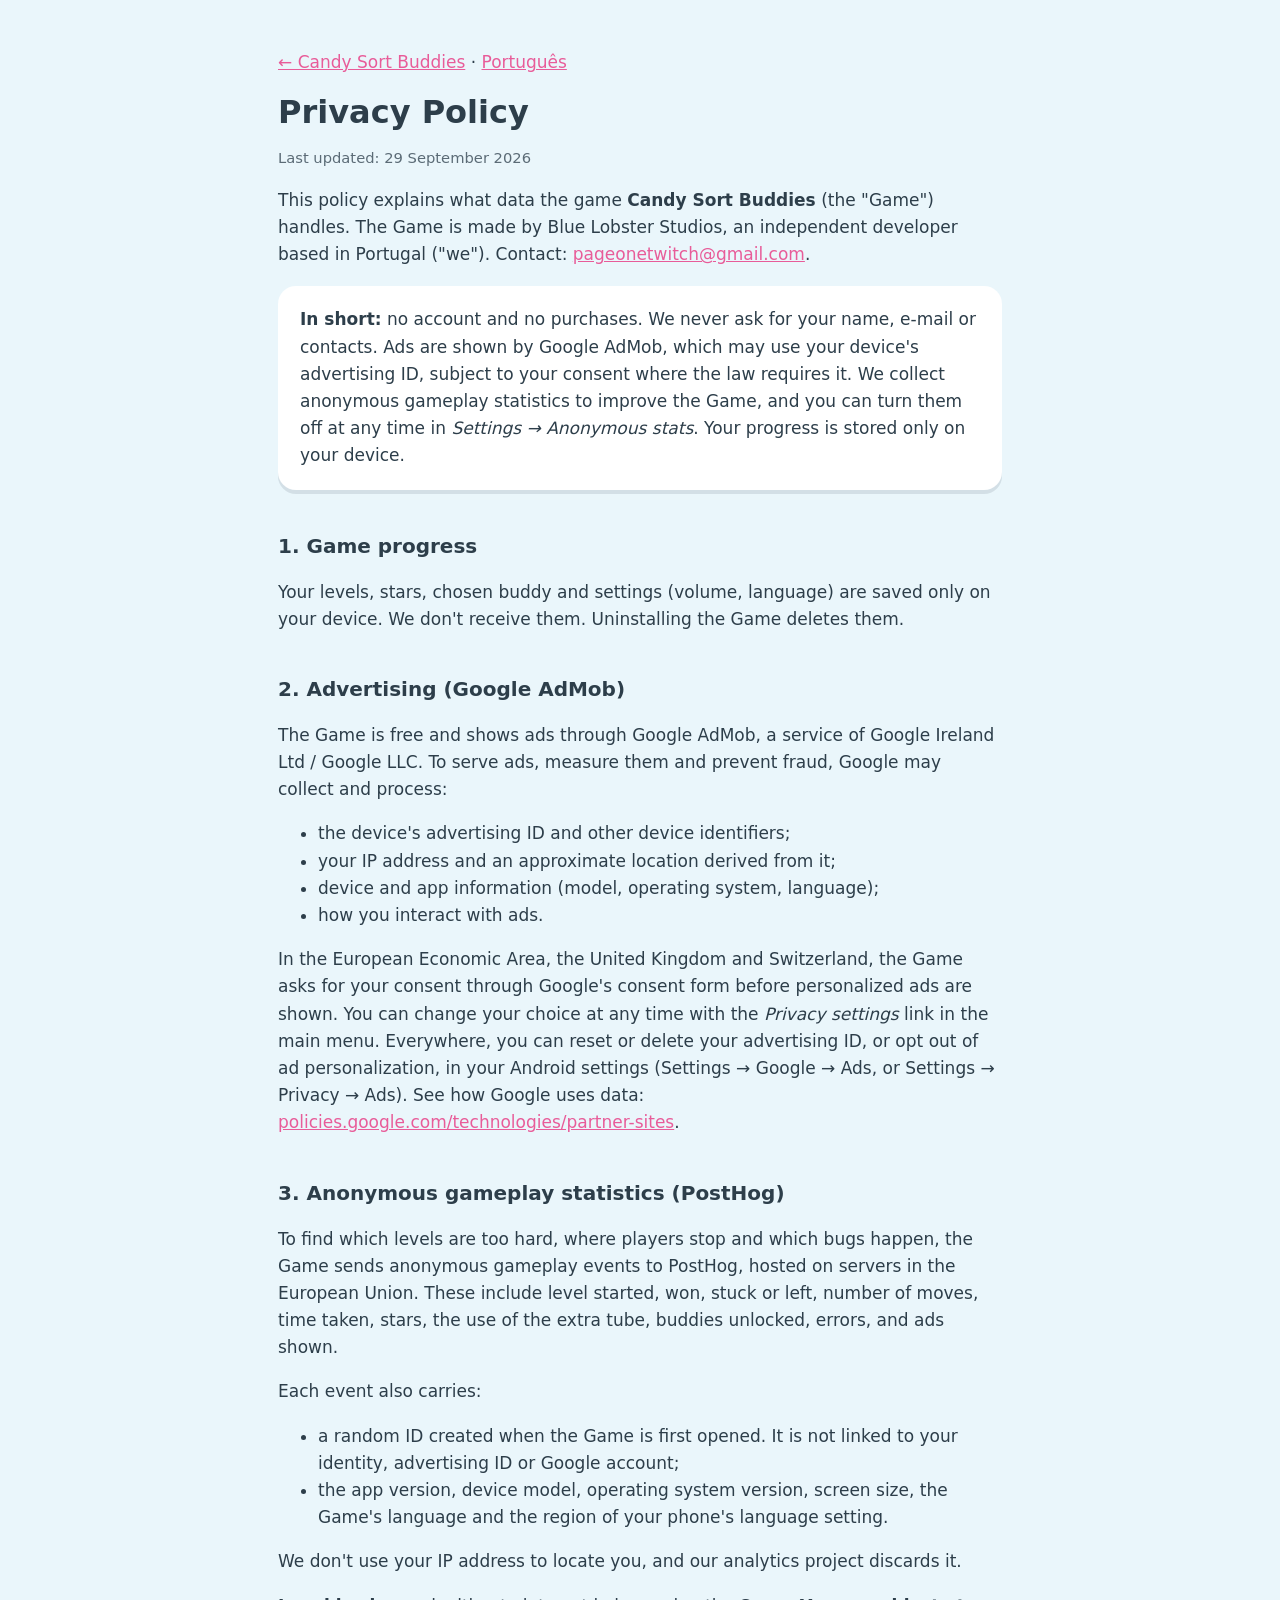
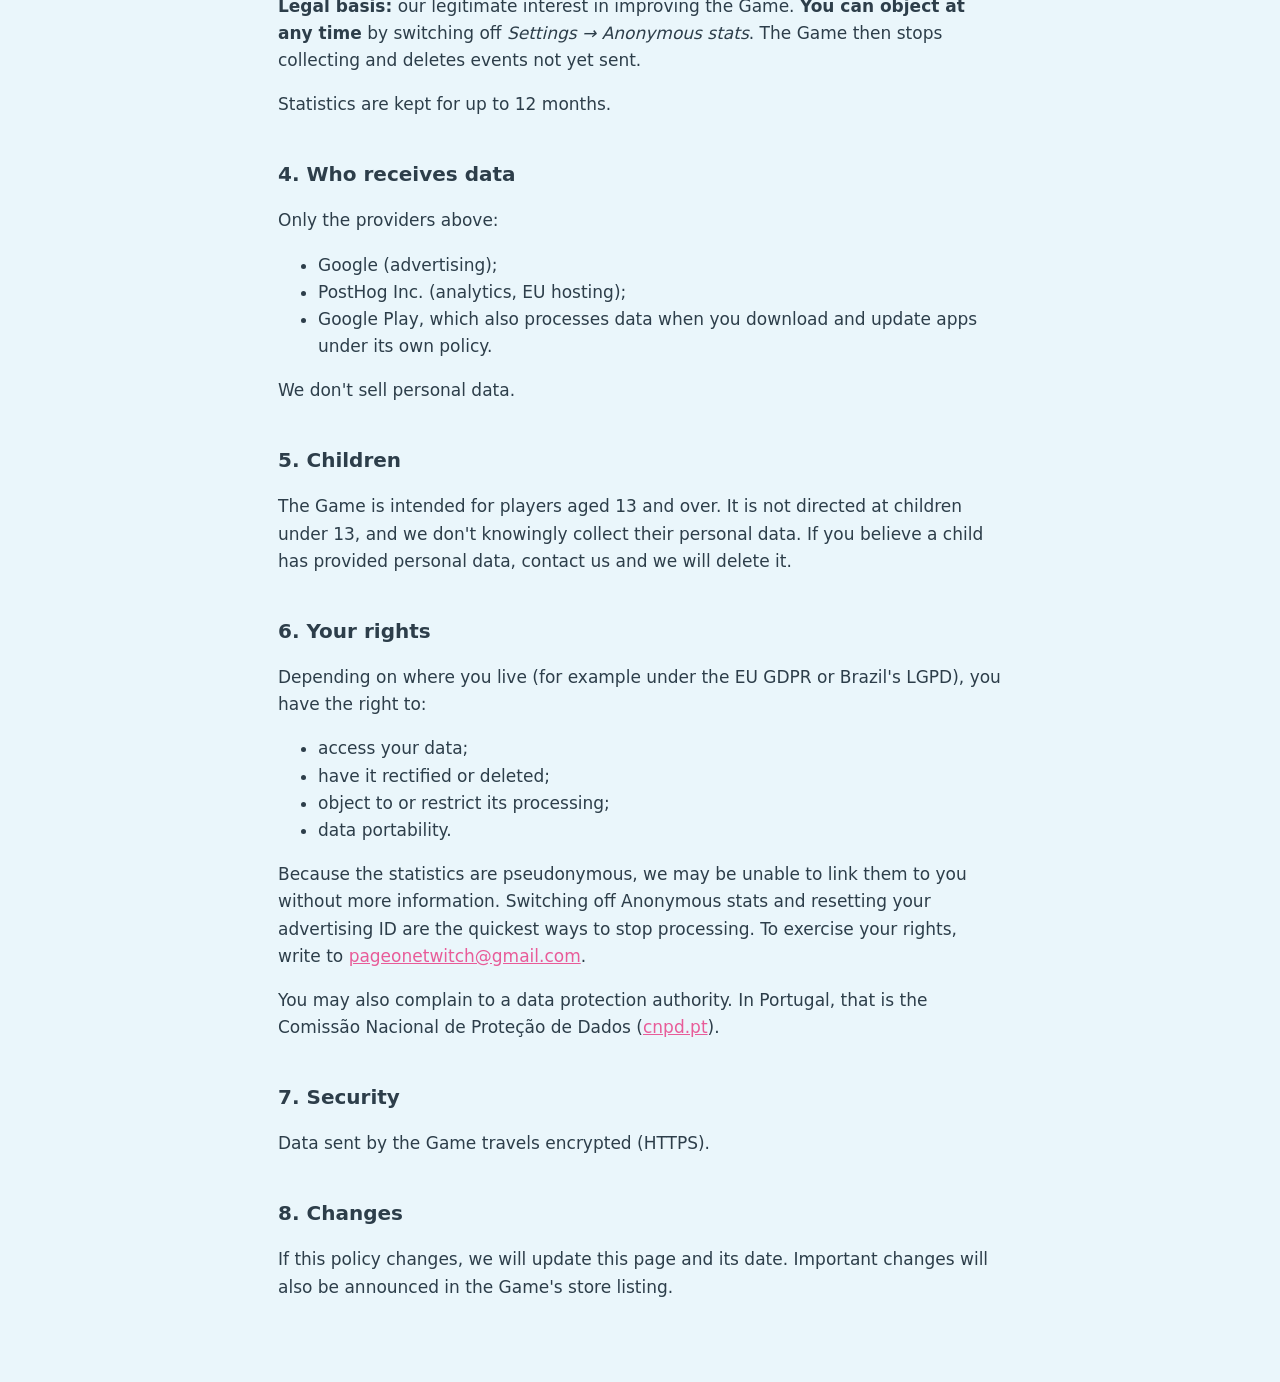
==== candy-sort-buddies/privacy.html @ 42ddb962 "Blue Lobster Studios site: Candy Sort Buddies pages and privacy policy Co-Authored-By: Claude Opus 5" ====
<!doctype html><html lang="en"><head><meta charset="utf-8"><meta name="viewport" content="width=device-width,initial-scale=1">
<title>Candy Sort Buddies — Privacy Policy</title><link rel="stylesheet" href="../style.css"></head><body><main>
<p><a href="./">← Candy Sort Buddies</a> · <a href="privacy-pt.html">Português</a></p>
<h1>Privacy Policy</h1>
<p class="muted">Last updated: 29 September 2026</p>

<p>This policy explains what data the game <strong>Candy Sort Buddies</strong> (the "Game") handles. The Game is made by Blue Lobster Studios, an independent developer based in Portugal ("we"). Contact: <a href="mailto:pageonetwitch@gmail.com">pageonetwitch@gmail.com</a>.</p>

<div class="card"><strong>In short:</strong> no account and no purchases. We never ask for your name, e-mail or contacts. Ads are shown by Google AdMob, which may use your device's advertising ID, subject to your consent where the law requires it. We collect anonymous gameplay statistics to improve the Game, and you can turn them off at any time in <em>Settings → Anonymous stats</em>. Your progress is stored only on your device.</div>

<h2>1. Game progress</h2>
<p>Your levels, stars, chosen buddy and settings (volume, language) are saved only on your device. We don't receive them. Uninstalling the Game deletes them.</p>

<h2>2. Advertising (Google AdMob)</h2>
<p>The Game is free and shows ads through Google AdMob, a service of Google Ireland Ltd / Google LLC. To serve ads, measure them and prevent fraud, Google may collect and process:</p>
<ul>
<li>the device's advertising ID and other device identifiers;</li>
<li>your IP address and an approximate location derived from it;</li>
<li>device and app information (model, operating system, language);</li>
<li>how you interact with ads.</li>
</ul>
<p>In the European Economic Area, the United Kingdom and Switzerland, the Game asks for your consent through Google's consent form before personalized ads are shown. You can change your choice at any time with the <em>Privacy settings</em> link in the main menu. Everywhere, you can reset or delete your advertising ID, or opt out of ad personalization, in your Android settings (Settings → Google → Ads, or Settings → Privacy → Ads). See how Google uses data: <a href="https://policies.google.com/technologies/partner-sites">policies.google.com/technologies/partner-sites</a>.</p>

<h2>3. Anonymous gameplay statistics (PostHog)</h2>
<p>To find which levels are too hard, where players stop and which bugs happen, the Game sends anonymous gameplay events to PostHog, hosted on servers in the European Union. These include level started, won, stuck or left, number of moves, time taken, stars, the use of the extra tube, buddies unlocked, errors, and ads shown.</p>
<p>Each event also carries:</p>
<ul>
<li>a random ID created when the Game is first opened. It is not linked to your identity, advertising ID or Google account;</li>
<li>the app version, device model, operating system version, screen size, the Game's language and the region of your phone's language setting.</li>
</ul>
<p>We don't use your IP address to locate you, and our analytics project discards it.</p>
<p><strong>Legal basis:</strong> our legitimate interest in improving the Game. <strong>You can object at any time</strong> by switching off <em>Settings → Anonymous stats</em>. The Game then stops collecting and deletes events not yet sent.</p>
<p>Statistics are kept for up to 12 months.</p>

<h2>4. Who receives data</h2>
<p>Only the providers above:</p>
<ul>
<li>Google (advertising);</li>
<li>PostHog Inc. (analytics, EU hosting);</li>
<li>Google Play, which also processes data when you download and update apps under its own policy.</li>
</ul>
<p>We don't sell personal data.</p>

<h2>5. Children</h2>
<p>The Game is intended for players aged 13 and over. It is not directed at children under 13, and we don't knowingly collect their personal data. If you believe a child has provided personal data, contact us and we will delete it.</p>

<h2>6. Your rights</h2>
<p>Depending on where you live (for example under the EU GDPR or Brazil's LGPD), you have the right to:</p>
<ul>
<li>access your data;</li>
<li>have it rectified or deleted;</li>
<li>object to or restrict its processing;</li>
<li>data portability.</li>
</ul>
<p>Because the statistics are pseudonymous, we may be unable to link them to you without more information. Switching off Anonymous stats and resetting your advertising ID are the quickest ways to stop processing. To exercise your rights, write to <a href="mailto:pageonetwitch@gmail.com">pageonetwitch@gmail.com</a>.</p>
<p>You may also complain to a data protection authority. In Portugal, that is the Comissão Nacional de Proteção de Dados (<a href="https://www.cnpd.pt">cnpd.pt</a>).</p>

<h2>7. Security</h2>
<p>Data sent by the Game travels encrypted (HTTPS).</p>

<h2>8. Changes</h2>
<p>If this policy changes, we will update this page and its date. Important changes will also be announced in the Game's store listing.</p>
</main></body></html>
---- style.css ----
:root { --ink: #2d3e4a; --soft: #5b6b76; --pink: #e85c99; --bg: #eaf6fb; --card: #ffffff; }
* { box-sizing: border-box; }
body { margin: 0; background: var(--bg); color: var(--ink); font: 17px/1.6 system-ui, -apple-system, "Segoe UI", Roboto, sans-serif; }
main { max-width: 760px; margin: 0 auto; padding: 32px 18px 64px; }
h1 { font-size: 2rem; line-height: 1.2; margin: 0.4em 0; }
h2 { font-size: 1.25rem; margin-top: 2em; }
a { color: var(--pink); }
.card { background: var(--card); border-radius: 18px; padding: 20px 22px; margin: 18px 0; box-shadow: 0 4px 0 rgba(45, 62, 74, 0.12); }
.muted { color: var(--soft); font-size: 0.92rem; }
pre { white-space: pre-wrap; background: var(--card); padding: 14px; border-radius: 12px; font-size: 0.8rem; overflow-x: auto; }
img.logo { width: 160px; height: 160px; border-radius: 50%; display: block; margin: 8px auto 0; }
.center { text-align: center; }
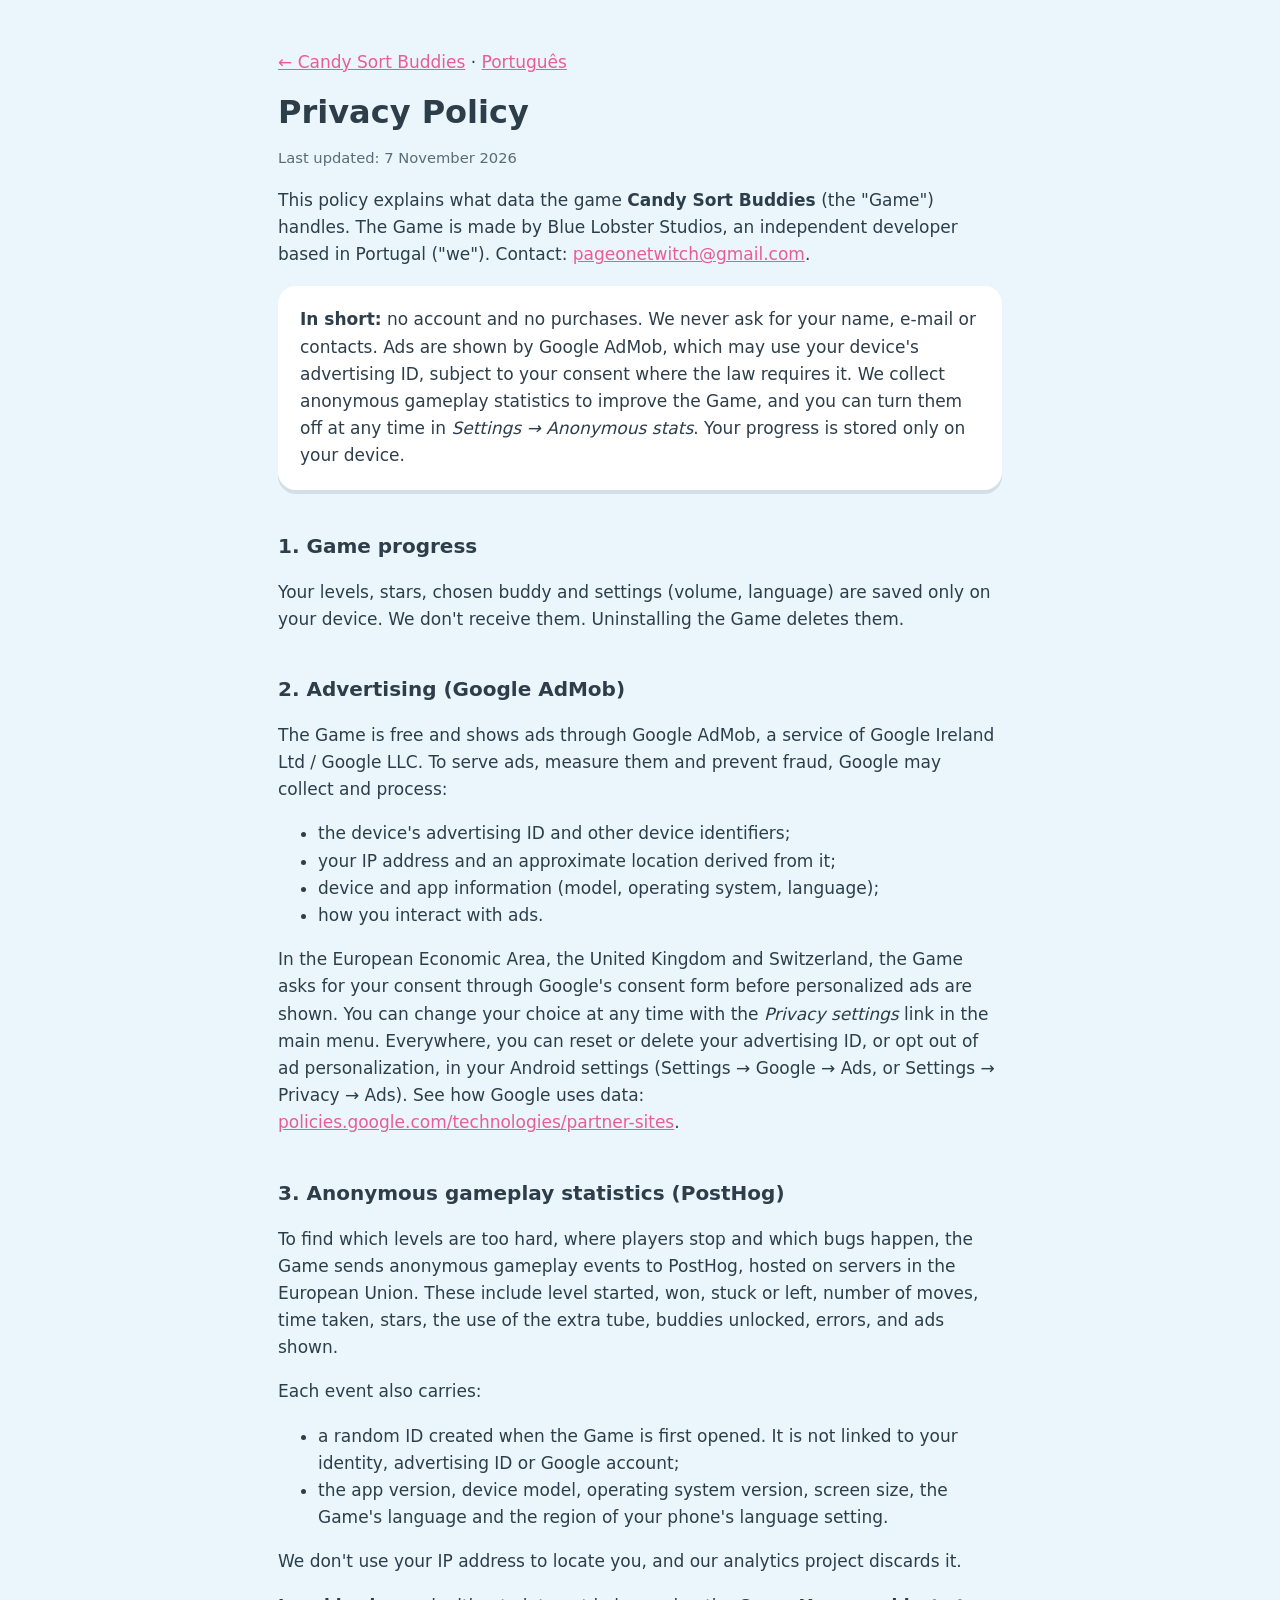
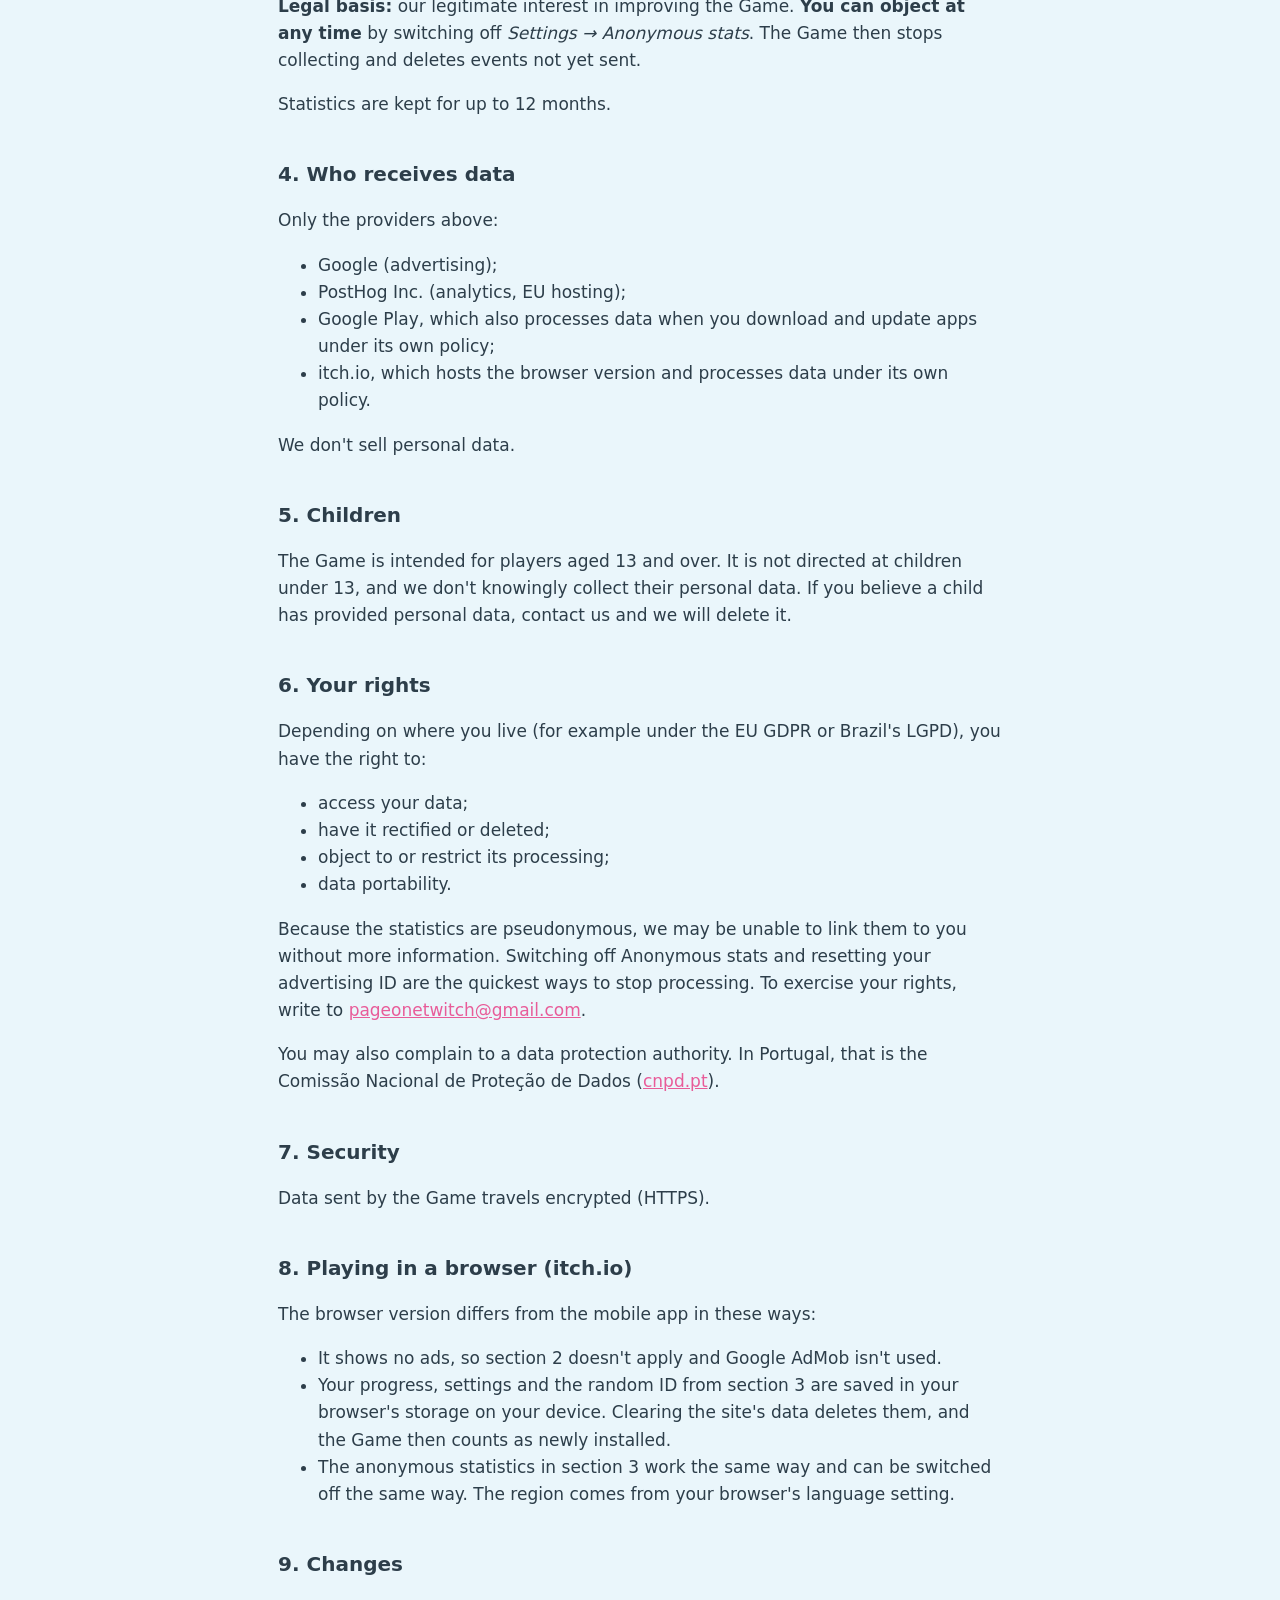
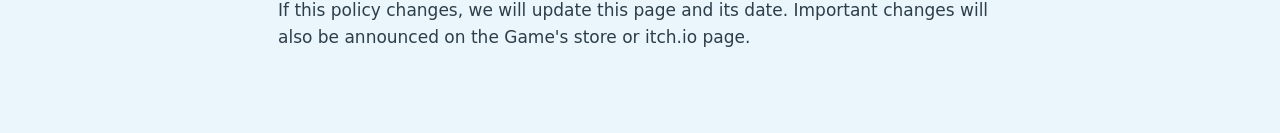
==== commit 5e71044d: "Privacy policy: cover the browser version on itch.io Co-Authored-By: Claude Opus 5.5 <noreply@anthro" ====
--- a/candy-sort-buddies/privacy.html
+++ b/candy-sort-buddies/privacy.html
@@ -2,7 +2,7 @@
 <title>Candy Sort Buddies — Privacy Policy</title><link rel="stylesheet" href="../style.css"></head><body><main>
 <p><a href="./">← Candy Sort Buddies</a> · <a href="privacy-pt.html">Português</a></p>
 <h1>Privacy Policy</h1>
-<p class="muted">Last updated: 29 September 2026</p>
+<p class="muted">Last updated: 7 November 2026</p>
 
 <p>This policy explains what data the game <strong>Candy Sort Buddies</strong> (the "Game") handles. The Game is made by Blue Lobster Studios, an independent developer based in Portugal ("we"). Contact: <a href="mailto:pageonetwitch@gmail.com">pageonetwitch@gmail.com</a>.</p>
 
@@ -37,7 +37,8 @@
 <ul>
 <li>Google (advertising);</li>
 <li>PostHog Inc. (analytics, EU hosting);</li>
-<li>Google Play, which also processes data when you download and update apps under its own policy.</li>
+<li>Google Play, which also processes data when you download and update apps under its own policy;</li>
+<li>itch.io, which hosts the browser version and processes data under its own policy.</li>
 </ul>
 <p>We don't sell personal data.</p>
 
@@ -58,6 +59,14 @@
 <h2>7. Security</h2>
 <p>Data sent by the Game travels encrypted (HTTPS).</p>
 
-<h2>8. Changes</h2>
-<p>If this policy changes, we will update this page and its date. Important changes will also be announced in the Game's store listing.</p>
+<h2>8. Playing in a browser (itch.io)</h2>
+<p>The browser version differs from the mobile app in these ways:</p>
+<ul>
+<li>It shows no ads, so section 2 doesn't apply and Google AdMob isn't used.</li>
+<li>Your progress, settings and the random ID from section 3 are saved in your browser's storage on your device. Clearing the site's data deletes them, and the Game then counts as newly installed.</li>
+<li>The anonymous statistics in section 3 work the same way and can be switched off the same way. The region comes from your browser's language setting.</li>
+</ul>
+
+<h2>9. Changes</h2>
+<p>If this policy changes, we will update this page and its date. Important changes will also be announced on the Game's store or itch.io page.</p>
 </main></body></html>
